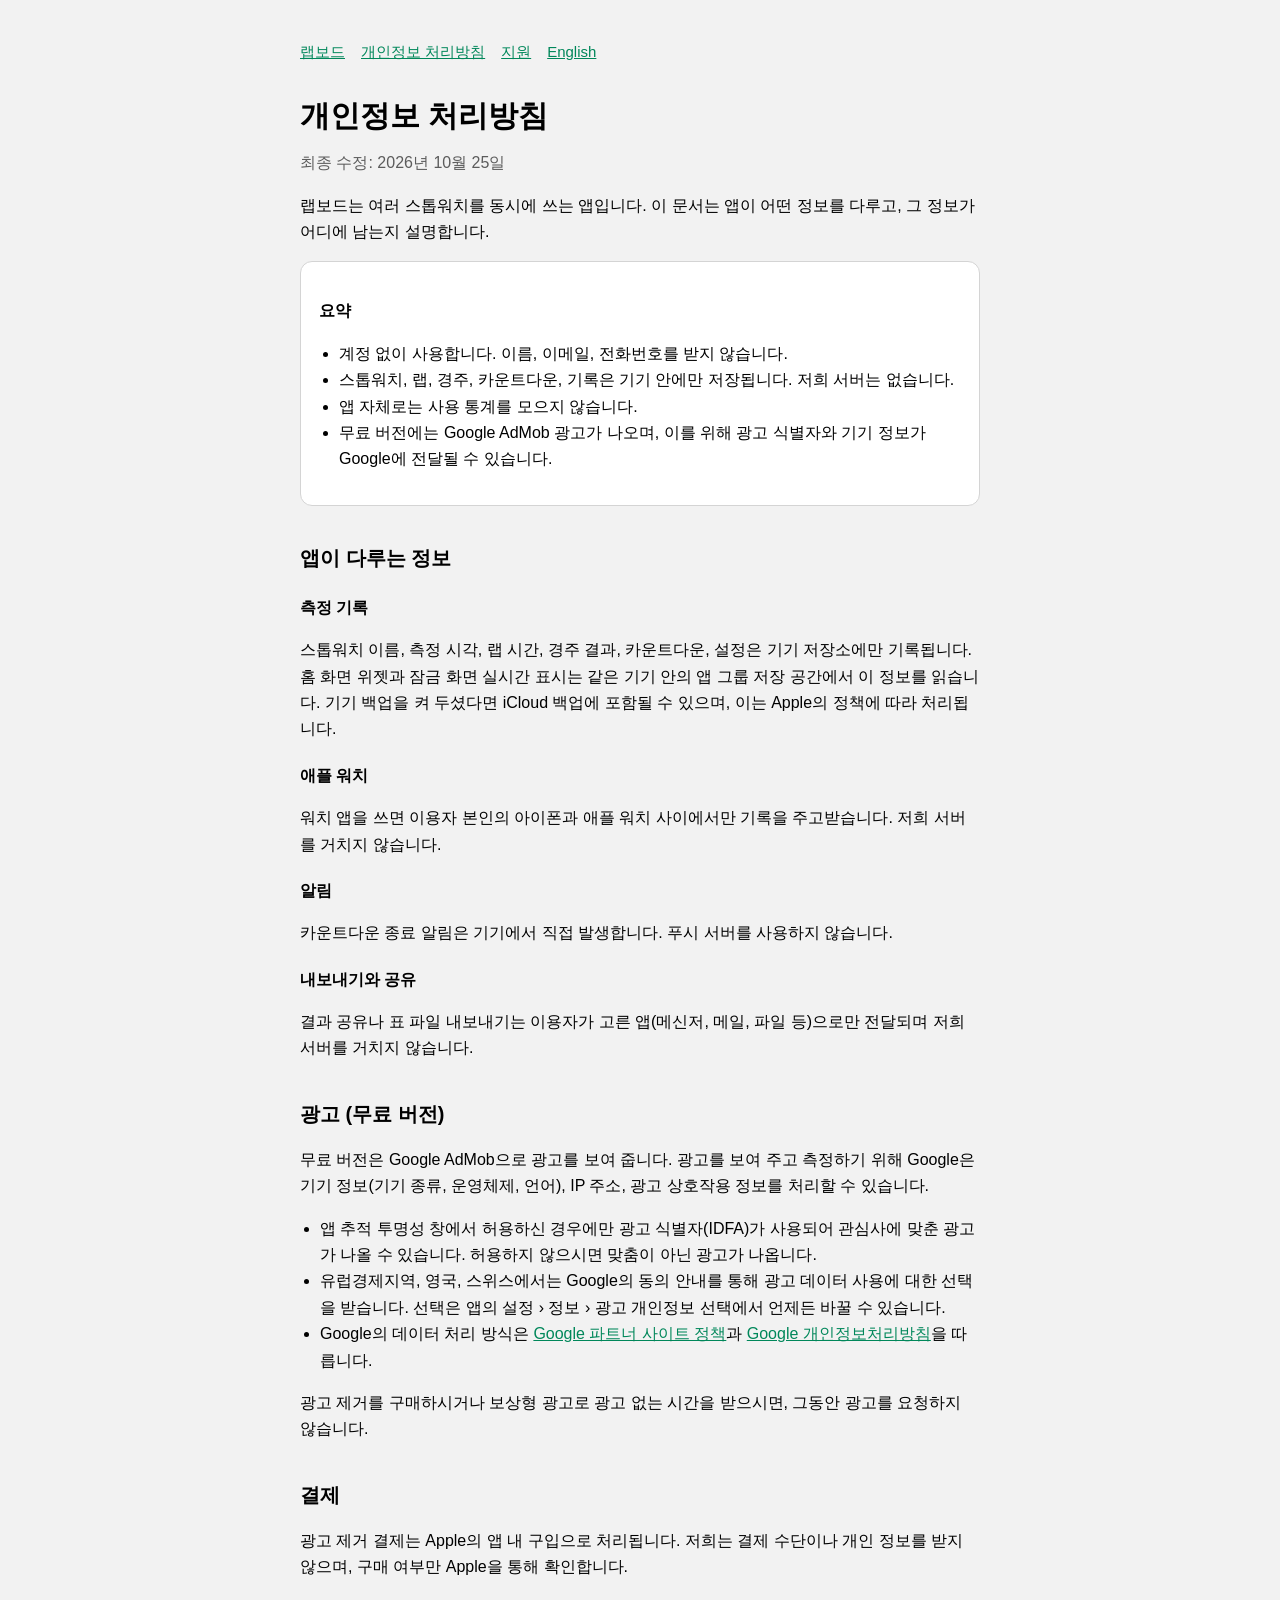
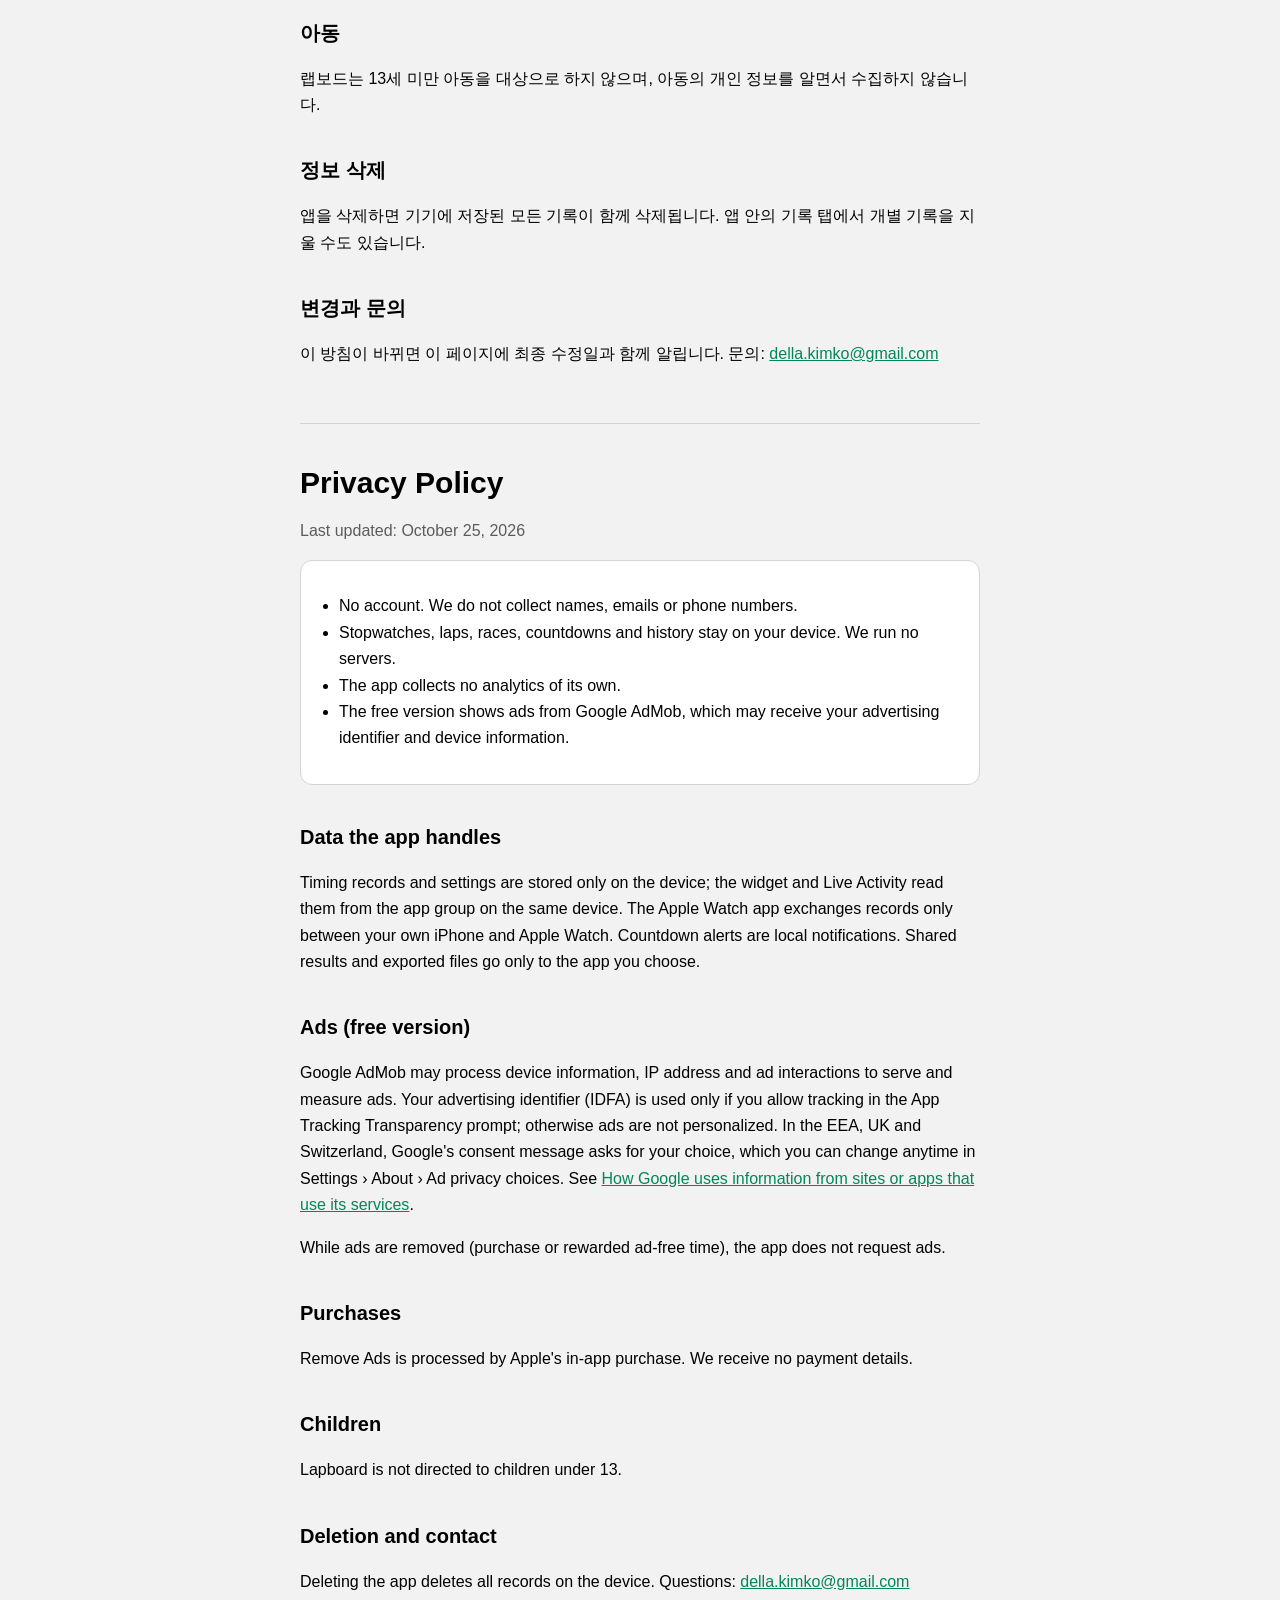
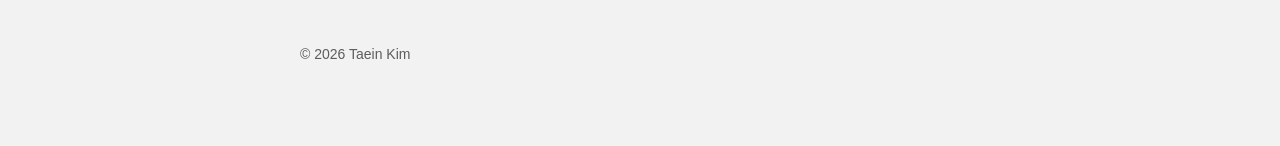
==== docs/privacy.html @ 1b989c1e "Add Lapboard site: intro, privacy policy, support, app-ads.txt" ====
<!doctype html>
<html lang="ko">
<head>
<meta charset="utf-8"><meta name="viewport" content="width=device-width, initial-scale=1">
<title>개인정보 처리방침 — 랩보드</title>
<link rel="stylesheet" href="style.css">
</head>
<body><main>
<header><nav><a href="./">랩보드</a><a href="privacy.html">개인정보 처리방침</a><a href="support.html">지원</a><a href="#en">English</a></nav></header>
<h1>개인정보 처리방침</h1>
<p class="muted">최종 수정: 2026년 10월 25일</p>
<p>랩보드는 여러 스톱워치를 동시에 쓰는 앱입니다. 이 문서는 앱이 어떤 정보를 다루고, 그 정보가 어디에 남는지 설명합니다.</p>

<div class="card">
<h3>요약</h3>
<ul>
<li>계정 없이 사용합니다. 이름, 이메일, 전화번호를 받지 않습니다.</li>
<li>스톱워치, 랩, 경주, 카운트다운, 기록은 기기 안에만 저장됩니다. 저희 서버는 없습니다.</li>
<li>앱 자체로는 사용 통계를 모으지 않습니다.</li>
<li>무료 버전에는 Google AdMob 광고가 나오며, 이를 위해 광고 식별자와 기기 정보가 Google에 전달될 수 있습니다.</li>
</ul>
</div>

<h2>앱이 다루는 정보</h2>
<h3>측정 기록</h3>
<p>스톱워치 이름, 측정 시각, 랩 시간, 경주 결과, 카운트다운, 설정은 기기 저장소에만 기록됩니다. 홈 화면 위젯과 잠금 화면 실시간 표시는 같은 기기 안의 앱 그룹 저장 공간에서 이 정보를 읽습니다. 기기 백업을 켜 두셨다면 iCloud 백업에 포함될 수 있으며, 이는 Apple의 정책에 따라 처리됩니다.</p>
<h3>애플 워치</h3>
<p>워치 앱을 쓰면 이용자 본인의 아이폰과 애플 워치 사이에서만 기록을 주고받습니다. 저희 서버를 거치지 않습니다.</p>
<h3>알림</h3>
<p>카운트다운 종료 알림은 기기에서 직접 발생합니다. 푸시 서버를 사용하지 않습니다.</p>
<h3>내보내기와 공유</h3>
<p>결과 공유나 표 파일 내보내기는 이용자가 고른 앱(메신저, 메일, 파일 등)으로만 전달되며 저희 서버를 거치지 않습니다.</p>

<h2>광고 (무료 버전)</h2>
<p>무료 버전은 Google AdMob으로 광고를 보여 줍니다. 광고를 보여 주고 측정하기 위해 Google은 기기 정보(기기 종류, 운영체제, 언어), IP 주소, 광고 상호작용 정보를 처리할 수 있습니다.</p>
<ul>
<li>앱 추적 투명성 창에서 허용하신 경우에만 광고 식별자(IDFA)가 사용되어 관심사에 맞춘 광고가 나올 수 있습니다. 허용하지 않으시면 맞춤이 아닌 광고가 나옵니다.</li>
<li>유럽경제지역, 영국, 스위스에서는 Google의 동의 안내를 통해 광고 데이터 사용에 대한 선택을 받습니다. 선택은 앱의 설정 › 정보 › 광고 개인정보 선택에서 언제든 바꿀 수 있습니다.</li>
<li>Google의 데이터 처리 방식은 <a href="https://policies.google.com/technologies/partner-sites">Google 파트너 사이트 정책</a>과 <a href="https://policies.google.com/privacy">Google 개인정보처리방침</a>을 따릅니다.</li>
</ul>
<p>광고 제거를 구매하시거나 보상형 광고로 광고 없는 시간을 받으시면, 그동안 광고를 요청하지 않습니다.</p>

<h2>결제</h2>
<p>광고 제거 결제는 Apple의 앱 내 구입으로 처리됩니다. 저희는 결제 수단이나 개인 정보를 받지 않으며, 구매 여부만 Apple을 통해 확인합니다.</p>

<h2>아동</h2>
<p>랩보드는 13세 미만 아동을 대상으로 하지 않으며, 아동의 개인 정보를 알면서 수집하지 않습니다.</p>

<h2>정보 삭제</h2>
<p>앱을 삭제하면 기기에 저장된 모든 기록이 함께 삭제됩니다. 앱 안의 기록 탭에서 개별 기록을 지울 수도 있습니다.</p>

<h2>변경과 문의</h2>
<p>이 방침이 바뀌면 이 페이지에 최종 수정일과 함께 알립니다. 문의: <a href="mailto:della.kimko@gmail.com">della.kimko@gmail.com</a></p>

<hr style="border:none;border-top:1px solid var(--line);margin:56px 0 0" id="en">
<h1 style="margin-top:40px">Privacy Policy</h1>
<p class="muted">Last updated: October 25, 2026</p>
<div class="card">
<ul>
<li>No account. We do not collect names, emails or phone numbers.</li>
<li>Stopwatches, laps, races, countdowns and history stay on your device. We run no servers.</li>
<li>The app collects no analytics of its own.</li>
<li>The free version shows ads from Google AdMob, which may receive your advertising identifier and device information.</li>
</ul>
</div>
<h2>Data the app handles</h2>
<p>Timing records and settings are stored only on the device; the widget and Live Activity read them from the app group on the same device. The Apple Watch app exchanges records only between your own iPhone and Apple Watch. Countdown alerts are local notifications. Shared results and exported files go only to the app you choose.</p>
<h2>Ads (free version)</h2>
<p>Google AdMob may process device information, IP address and ad interactions to serve and measure ads. Your advertising identifier (IDFA) is used only if you allow tracking in the App Tracking Transparency prompt; otherwise ads are not personalized. In the EEA, UK and Switzerland, Google's consent message asks for your choice, which you can change anytime in Settings › About › Ad privacy choices. See <a href="https://policies.google.com/technologies/partner-sites">How Google uses information from sites or apps that use its services</a>.</p>
<p>While ads are removed (purchase or rewarded ad-free time), the app does not request ads.</p>
<h2>Purchases</h2>
<p>Remove Ads is processed by Apple's in-app purchase. We receive no payment details.</p>
<h2>Children</h2>
<p>Lapboard is not directed to children under 13.</p>
<h2>Deletion and contact</h2>
<p>Deleting the app deletes all records on the device. Questions: <a href="mailto:della.kimko@gmail.com">della.kimko@gmail.com</a></p>
<footer>© 2026 Taein Kim</footer>
</main></body>
</html>
---- docs/style.css ----
:root { --bg:#f2f2f2; --surface:#fff; --text:#000; --muted:#5c5c5c; --line:#d4d4d4; --signal:#00875a; }
@media (prefers-color-scheme: dark) { :root { --bg:#000; --surface:#141414; --text:#fff; --muted:#a3a3a3; --line:#2e2e2e; --signal:#2ed198; } }
* { box-sizing: border-box; }
body { margin:0; background:var(--bg); color:var(--text); font:16px/1.65 -apple-system, BlinkMacSystemFont, "Apple SD Gothic Neo", "Pretendard", sans-serif; }
main { max-width: 720px; margin: 0 auto; padding: 40px 20px 80px; }
header nav { display:flex; gap:16px; flex-wrap:wrap; font-size:15px; margin-bottom:32px; }
a { color: var(--signal); }
h1 { font-size: 30px; line-height:1.25; margin: 0 0 8px; }
h2 { font-size: 20px; margin: 36px 0 8px; }
h3 { font-size: 16px; margin: 20px 0 4px; }
.muted { color: var(--muted); }
.card { background:var(--surface); border:1px solid var(--line); border-radius:12px; padding:16px 18px; margin:16px 0; }
ul { padding-left: 20px; }
footer { margin-top: 48px; font-size: 14px; color: var(--muted); }
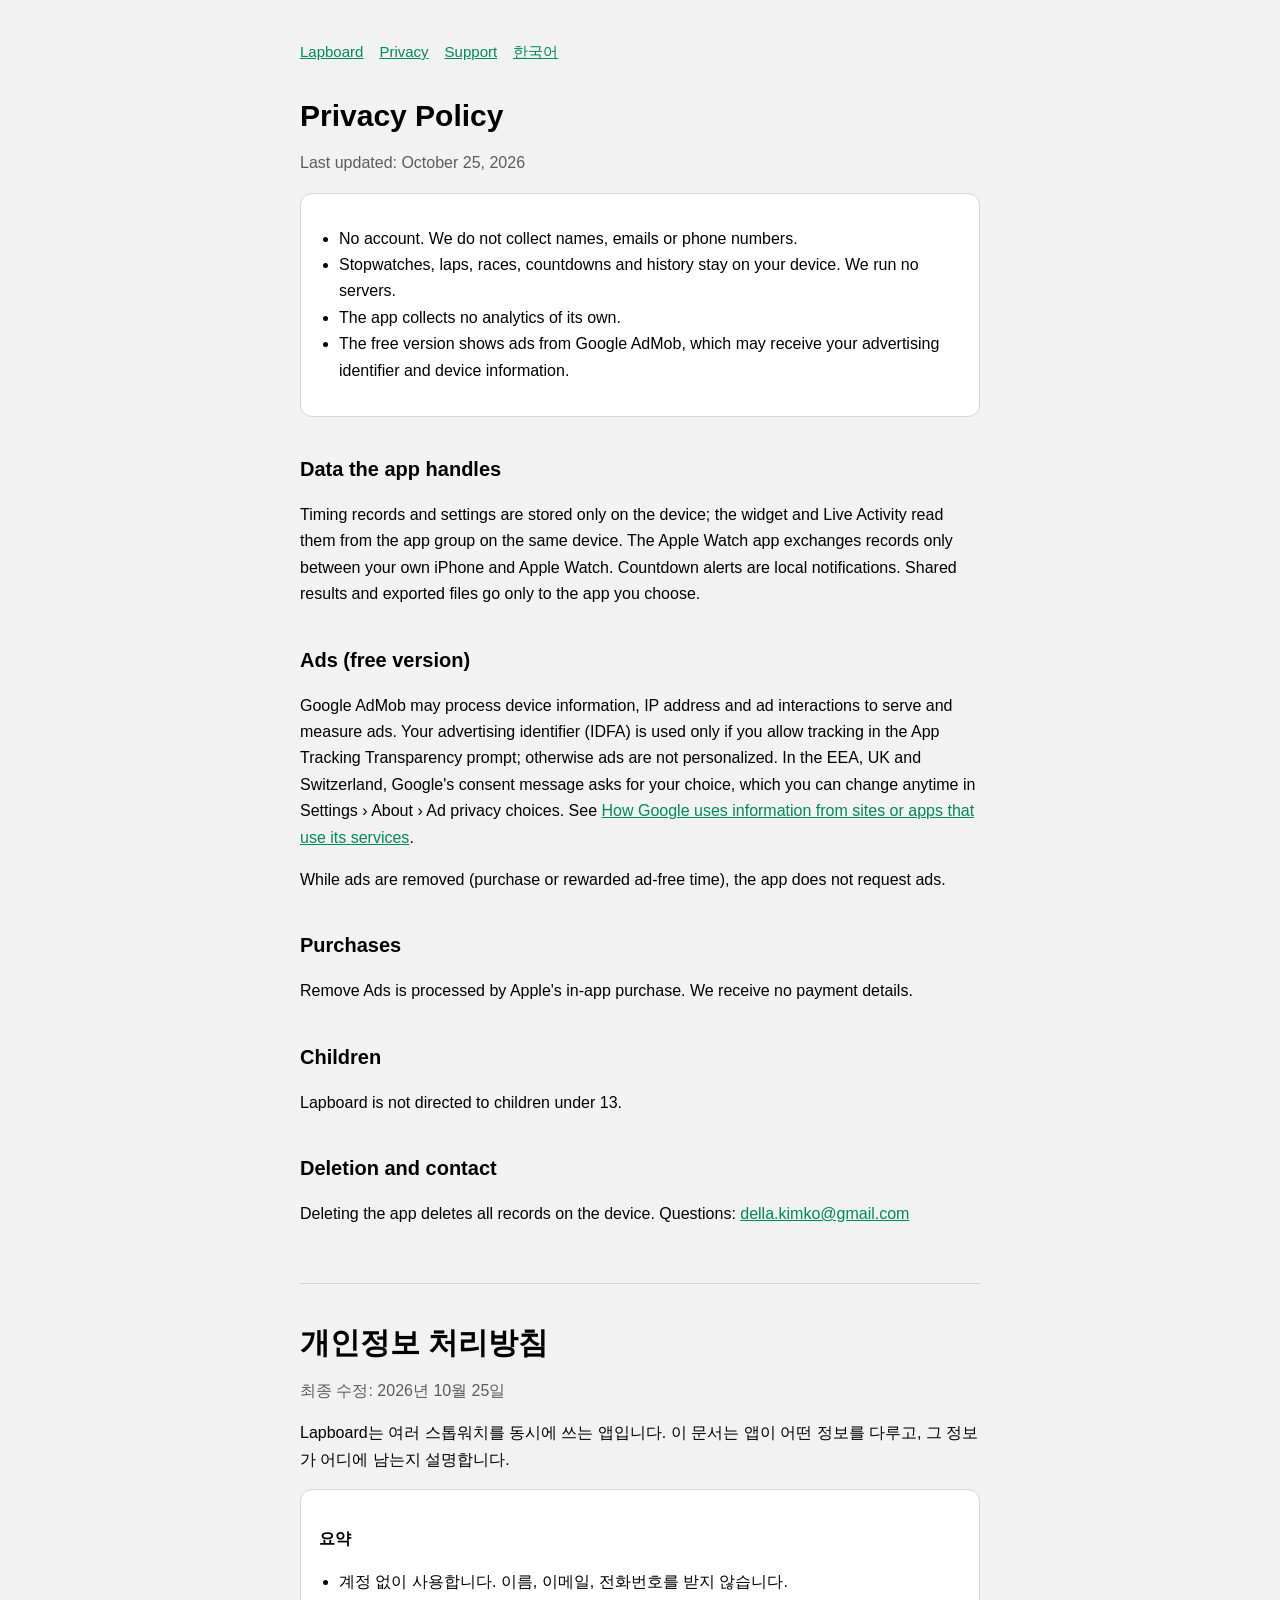
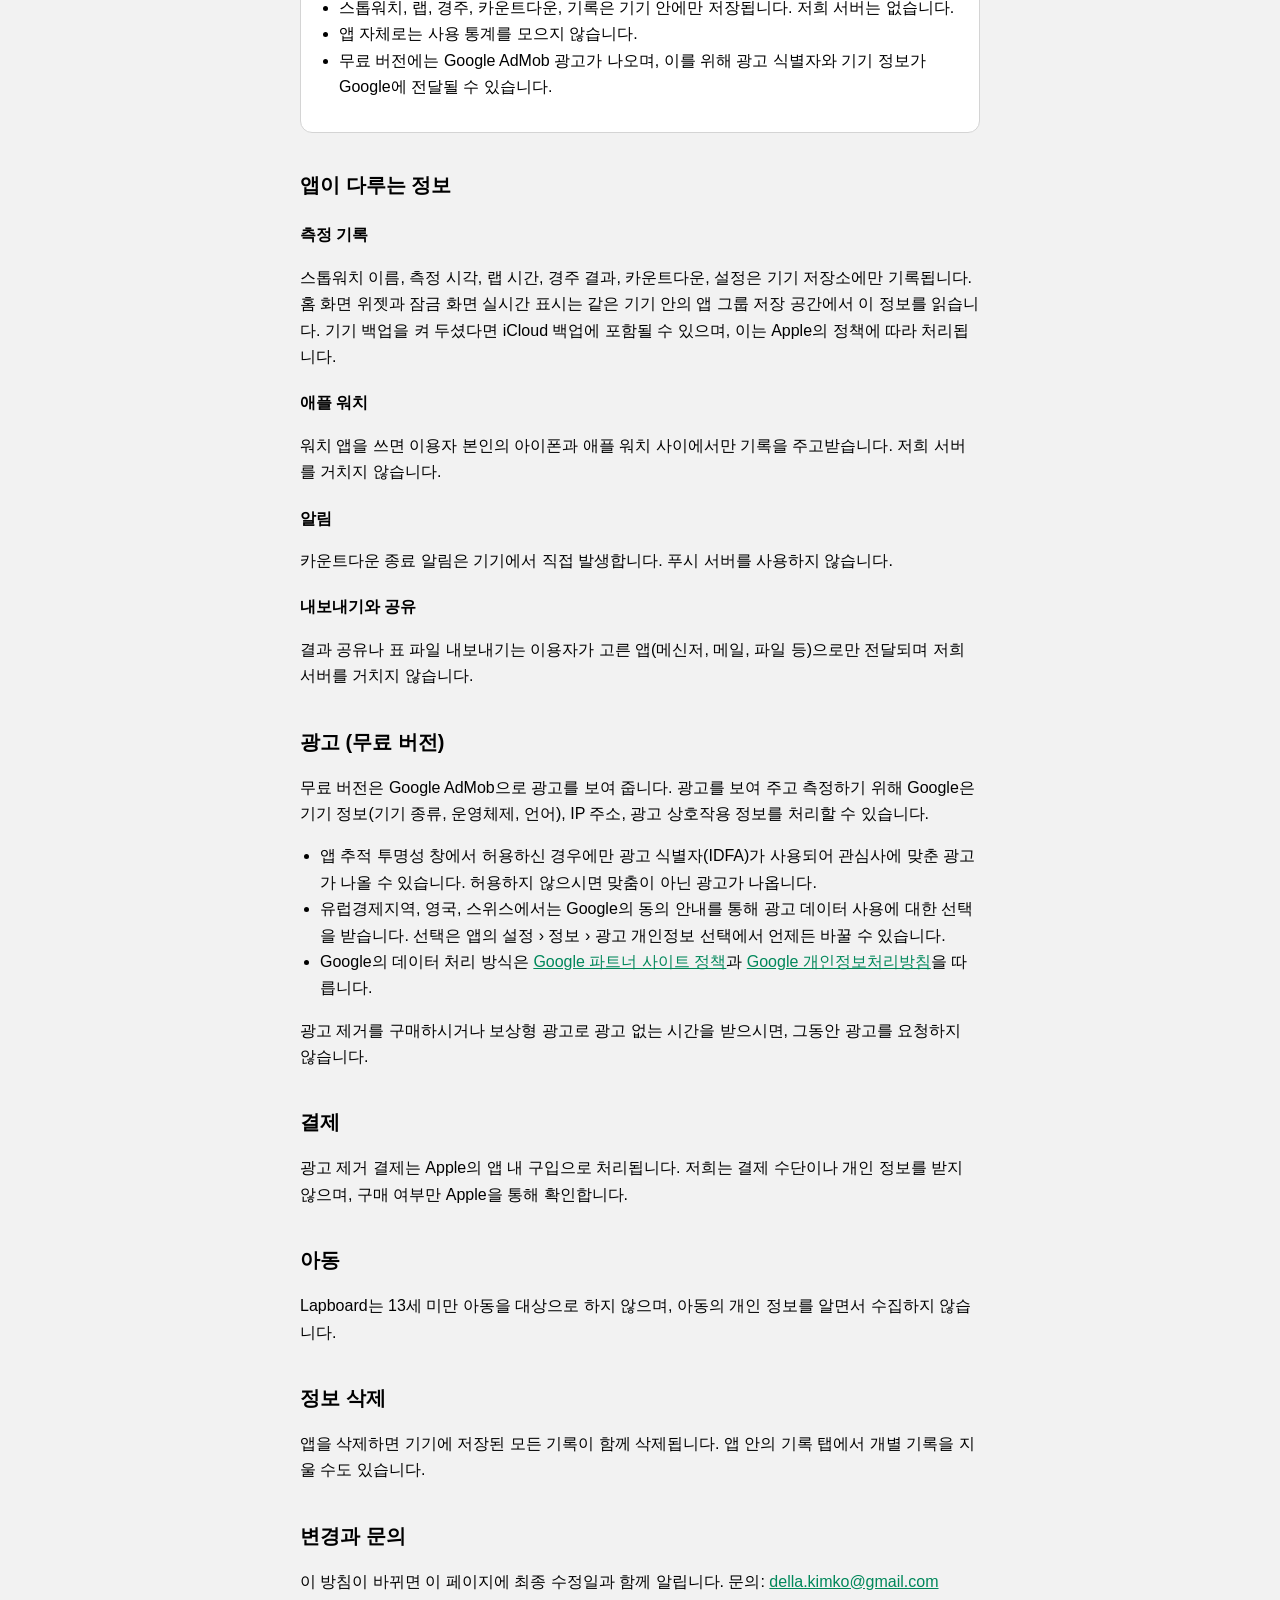
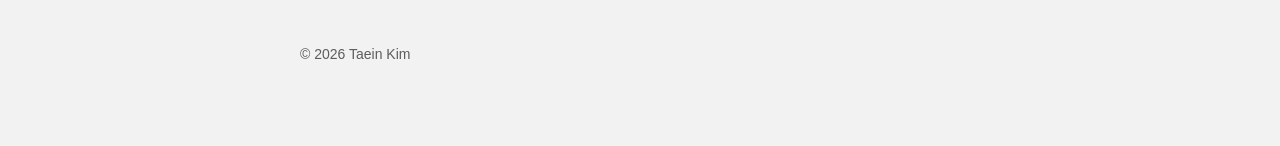
==== commit 116d293b: "Make English the primary language and use the Lapboard name" ====
--- a/docs/privacy.html
+++ b/docs/privacy.html
@@ -1,15 +1,39 @@
 <!doctype html>
-<html lang="ko">
+<html lang="en">
 <head>
 <meta charset="utf-8"><meta name="viewport" content="width=device-width, initial-scale=1">
-<title>개인정보 처리방침 — 랩보드</title>
+<title>Privacy Policy — Lapboard</title>
 <link rel="stylesheet" href="style.css">
 </head>
 <body><main>
-<header><nav><a href="./">랩보드</a><a href="privacy.html">개인정보 처리방침</a><a href="support.html">지원</a><a href="#en">English</a></nav></header>
-<h1>개인정보 처리방침</h1>
+<header><nav><a href="./">Lapboard</a><a href="privacy.html">Privacy</a><a href="support.html">Support</a><a href="#ko">한국어</a></nav></header>
+<h1>Privacy Policy</h1>
+<p class="muted">Last updated: October 25, 2026</p>
+<div class="card">
+<ul>
+<li>No account. We do not collect names, emails or phone numbers.</li>
+<li>Stopwatches, laps, races, countdowns and history stay on your device. We run no servers.</li>
+<li>The app collects no analytics of its own.</li>
+<li>The free version shows ads from Google AdMob, which may receive your advertising identifier and device information.</li>
+</ul>
+</div>
+<h2>Data the app handles</h2>
+<p>Timing records and settings are stored only on the device; the widget and Live Activity read them from the app group on the same device. The Apple Watch app exchanges records only between your own iPhone and Apple Watch. Countdown alerts are local notifications. Shared results and exported files go only to the app you choose.</p>
+<h2>Ads (free version)</h2>
+<p>Google AdMob may process device information, IP address and ad interactions to serve and measure ads. Your advertising identifier (IDFA) is used only if you allow tracking in the App Tracking Transparency prompt; otherwise ads are not personalized. In the EEA, UK and Switzerland, Google's consent message asks for your choice, which you can change anytime in Settings › About › Ad privacy choices. See <a href="https://policies.google.com/technologies/partner-sites">How Google uses information from sites or apps that use its services</a>.</p>
+<p>While ads are removed (purchase or rewarded ad-free time), the app does not request ads.</p>
+<h2>Purchases</h2>
+<p>Remove Ads is processed by Apple's in-app purchase. We receive no payment details.</p>
+<h2>Children</h2>
+<p>Lapboard is not directed to children under 13.</p>
+<h2>Deletion and contact</h2>
+<p>Deleting the app deletes all records on the device. Questions: <a href="mailto:della.kimko@gmail.com">della.kimko@gmail.com</a></p>
+
+<hr style="border:none;border-top:1px solid var(--line);margin:56px 0 0" id="ko">
+<section lang="ko">
+<h1 style="margin-top:40px">개인정보 처리방침</h1>
 <p class="muted">최종 수정: 2026년 10월 25일</p>
-<p>랩보드는 여러 스톱워치를 동시에 쓰는 앱입니다. 이 문서는 앱이 어떤 정보를 다루고, 그 정보가 어디에 남는지 설명합니다.</p>
+<p>Lapboard는 여러 스톱워치를 동시에 쓰는 앱입니다. 이 문서는 앱이 어떤 정보를 다루고, 그 정보가 어디에 남는지 설명합니다.</p>
 
 <div class="card">
 <h3>요약</h3>
@@ -44,36 +68,14 @@
 <p>광고 제거 결제는 Apple의 앱 내 구입으로 처리됩니다. 저희는 결제 수단이나 개인 정보를 받지 않으며, 구매 여부만 Apple을 통해 확인합니다.</p>
 
 <h2>아동</h2>
-<p>랩보드는 13세 미만 아동을 대상으로 하지 않으며, 아동의 개인 정보를 알면서 수집하지 않습니다.</p>
+<p>Lapboard는 13세 미만 아동을 대상으로 하지 않으며, 아동의 개인 정보를 알면서 수집하지 않습니다.</p>
 
 <h2>정보 삭제</h2>
 <p>앱을 삭제하면 기기에 저장된 모든 기록이 함께 삭제됩니다. 앱 안의 기록 탭에서 개별 기록을 지울 수도 있습니다.</p>
 
 <h2>변경과 문의</h2>
 <p>이 방침이 바뀌면 이 페이지에 최종 수정일과 함께 알립니다. 문의: <a href="mailto:della.kimko@gmail.com">della.kimko@gmail.com</a></p>
-
-<hr style="border:none;border-top:1px solid var(--line);margin:56px 0 0" id="en">
-<h1 style="margin-top:40px">Privacy Policy</h1>
-<p class="muted">Last updated: October 25, 2026</p>
-<div class="card">
-<ul>
-<li>No account. We do not collect names, emails or phone numbers.</li>
-<li>Stopwatches, laps, races, countdowns and history stay on your device. We run no servers.</li>
-<li>The app collects no analytics of its own.</li>
-<li>The free version shows ads from Google AdMob, which may receive your advertising identifier and device information.</li>
-</ul>
-</div>
-<h2>Data the app handles</h2>
-<p>Timing records and settings are stored only on the device; the widget and Live Activity read them from the app group on the same device. The Apple Watch app exchanges records only between your own iPhone and Apple Watch. Countdown alerts are local notifications. Shared results and exported files go only to the app you choose.</p>
-<h2>Ads (free version)</h2>
-<p>Google AdMob may process device information, IP address and ad interactions to serve and measure ads. Your advertising identifier (IDFA) is used only if you allow tracking in the App Tracking Transparency prompt; otherwise ads are not personalized. In the EEA, UK and Switzerland, Google's consent message asks for your choice, which you can change anytime in Settings › About › Ad privacy choices. See <a href="https://policies.google.com/technologies/partner-sites">How Google uses information from sites or apps that use its services</a>.</p>
-<p>While ads are removed (purchase or rewarded ad-free time), the app does not request ads.</p>
-<h2>Purchases</h2>
-<p>Remove Ads is processed by Apple's in-app purchase. We receive no payment details.</p>
-<h2>Children</h2>
-<p>Lapboard is not directed to children under 13.</p>
-<h2>Deletion and contact</h2>
-<p>Deleting the app deletes all records on the device. Questions: <a href="mailto:della.kimko@gmail.com">della.kimko@gmail.com</a></p>
+</section>
 <footer>© 2026 Taein Kim</footer>
 </main></body>
 </html>
